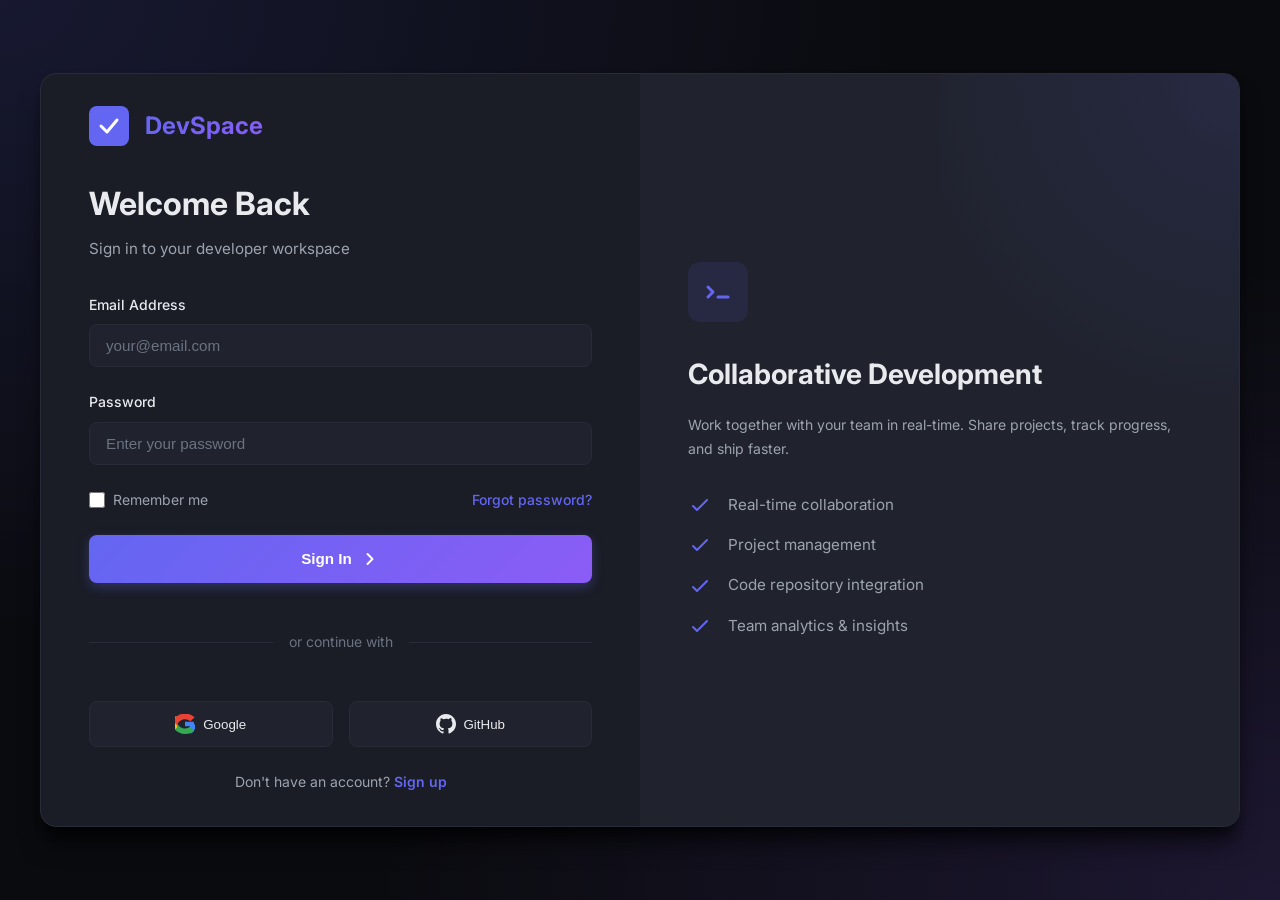
==== index.html @ ddcc6c72 "Add modern dark mode web app with login system and developer workspace dashboard Created a professio" ====
<!DOCTYPE html>
<html lang="en">
<head>
    <meta charset="UTF-8">
    <meta name="viewport" content="width=device-width, initial-scale=1.0">
    <title>DevSpace - Team Workspace</title>
    <link rel="stylesheet" href="css/styles.css">
    <link rel="preconnect" href="https://fonts.googleapis.com">
    <link rel="preconnect" href="https://fonts.gstatic.com" crossorigin>
    <link href="https://fonts.googleapis.com/css2?family=Inter:wght@300;400;500;600;700&display=swap" rel="stylesheet">
</head>
<body class="login-page">
    <div class="login-container">
        <div class="login-left">
            <div class="brand">
                <div class="brand-icon">
                    <svg width="40" height="40" viewBox="0 0 40 40" fill="none" xmlns="http://www.w3.org/2000/svg">
                        <rect width="40" height="40" rx="8" fill="url(#gradient)"/>
                        <path d="M12 20L18 26L28 14" stroke="white" stroke-width="3" stroke-linecap="round" stroke-linejoin="round"/>
                        <defs>
                            <linearGradient id="gradient" x1="0" y1="0" x2="40" y2="40">
                                <stop offset="0%" stop-color="#6366f1"/>
                                <stop offset="100%" stop-color="#8b5cf6"/>
                            </linearGradient>
                        </defs>
                    </svg>
                </div>
                <h1>DevSpace</h1>
            </div>
            <h2>Welcome Back</h2>
            <p class="subtitle">Sign in to your developer workspace</p>

            <form id="loginForm" class="login-form">
                <div class="form-group">
                    <label for="email">Email Address</label>
                    <input type="email" id="email" name="email" placeholder="your@email.com" required>
                </div>

                <div class="form-group">
                    <label for="password">Password</label>
                    <input type="password" id="password" name="password" placeholder="Enter your password" required>
                </div>

                <div class="form-options">
                    <label class="checkbox">
                        <input type="checkbox" id="remember">
                        <span>Remember me</span>
                    </label>
                    <a href="#" class="forgot-link">Forgot password?</a>
                </div>

                <button type="submit" class="btn-primary">
                    <span>Sign In</span>
                    <svg width="20" height="20" viewBox="0 0 20 20" fill="none" xmlns="http://www.w3.org/2000/svg">
                        <path d="M7.5 15L12.5 10L7.5 5" stroke="currentColor" stroke-width="2" stroke-linecap="round" stroke-linejoin="round"/>
                    </svg>
                </button>

                <div class="divider">
                    <span>or continue with</span>
                </div>

                <div class="social-login">
                    <button type="button" class="btn-social">
                        <svg width="20" height="20" viewBox="0 0 20 20" fill="none">
                            <path d="M19 10.2c0-1-.1-1.7-.2-2.4H10v4.5h5.1c-.2 1.2-1 2.8-2.8 3.9v3.1h4.5c2.6-2.4 4.2-6 4.2-9.1z" fill="#4285F4"/>
                            <path d="M10 20c3.8 0 7-1.3 9.3-3.4l-4.5-3.5c-1.3.9-2.9 1.4-4.8 1.4-3.7 0-6.8-2.5-7.9-5.8H-2.5v3.6C-.2 16.9 4.5 20 10 20z" fill="#34A853"/>
                            <path d="M2.1 11.7c-.6-1.8-.6-3.7 0-5.5V2.6H-2.5c-2.3 4.6-2.3 10 0 14.6l4.6-3.5z" fill="#FBBC04"/>
                            <path d="M10 5.2c2.1 0 4 .7 5.5 2.1l4.1-4.1C17 1.1 13.8-.4 10-.4c-5.5 0-10.2 3.1-12.5 7.7L2.1 11c1.1-3.3 4.2-5.8 7.9-5.8z" fill="#EA4335"/>
                        </svg>
                        Google
                    </button>
                    <button type="button" class="btn-social">
                        <svg width="20" height="20" viewBox="0 0 20 20" fill="currentColor">
                            <path fill-rule="evenodd" d="M10 0C4.477 0 0 4.477 0 10c0 4.42 2.865 8.17 6.839 9.49.5.092.682-.217.682-.482 0-.237-.008-.866-.013-1.7-2.782.603-3.369-1.34-3.369-1.34-.454-1.156-1.11-1.463-1.11-1.463-.908-.62.069-.608.069-.608 1.003.07 1.531 1.03 1.531 1.03.892 1.529 2.341 1.087 2.91.831.092-.646.35-1.086.636-1.336-2.22-.253-4.555-1.11-4.555-4.943 0-1.091.39-1.984 1.029-2.683-.103-.253-.446-1.27.098-2.647 0 0 .84-.269 2.75 1.025A9.578 9.578 0 0110 4.836c.85.004 1.705.114 2.504.336 1.909-1.294 2.747-1.025 2.747-1.025.546 1.377.203 2.394.1 2.647.64.699 1.028 1.592 1.028 2.683 0 3.842-2.339 4.687-4.566 4.935.359.309.678.919.678 1.852 0 1.336-.012 2.415-.012 2.743 0 .267.18.578.688.48C17.137 18.165 20 14.418 20 10c0-5.523-4.477-10-10-10z"/>
                        </svg>
                        GitHub
                    </button>
                </div>
            </form>

            <p class="signup-text">Don't have an account? <a href="#">Sign up</a></p>
        </div>

        <div class="login-right">
            <div class="feature-showcase">
                <div class="showcase-icon">
                    <svg width="60" height="60" viewBox="0 0 60 60" fill="none" xmlns="http://www.w3.org/2000/svg">
                        <rect width="60" height="60" rx="12" fill="rgba(99, 102, 241, 0.1)"/>
                        <path d="M20 25L25 30L20 35M30 35H40" stroke="#6366f1" stroke-width="3" stroke-linecap="round" stroke-linejoin="round"/>
                    </svg>
                </div>
                <h3>Collaborative Development</h3>
                <p>Work together with your team in real-time. Share projects, track progress, and ship faster.</p>

                <div class="features-list">
                    <div class="feature-item">
                        <svg width="24" height="24" viewBox="0 0 24 24" fill="none">
                            <path d="M5 13L9 17L19 7" stroke="#6366f1" stroke-width="2" stroke-linecap="round" stroke-linejoin="round"/>
                        </svg>
                        <span>Real-time collaboration</span>
                    </div>
                    <div class="feature-item">
                        <svg width="24" height="24" viewBox="0 0 24 24" fill="none">
                            <path d="M5 13L9 17L19 7" stroke="#6366f1" stroke-width="2" stroke-linecap="round" stroke-linejoin="round"/>
                        </svg>
                        <span>Project management</span>
                    </div>
                    <div class="feature-item">
                        <svg width="24" height="24" viewBox="0 0 24 24" fill="none">
                            <path d="M5 13L9 17L19 7" stroke="#6366f1" stroke-width="2" stroke-linecap="round" stroke-linejoin="round"/>
                        </svg>
                        <span>Code repository integration</span>
                    </div>
                    <div class="feature-item">
                        <svg width="24" height="24" viewBox="0 0 24 24" fill="none">
                            <path d="M5 13L9 17L19 7" stroke="#6366f1" stroke-width="2" stroke-linecap="round" stroke-linejoin="round"/>
                        </svg>
                        <span>Team analytics & insights</span>
                    </div>
                </div>
            </div>
        </div>
    </div>

    <script src="js/app.js"></script>
</body>
</html>
---- css/styles.css ----
/* ===========================
   CSS Reset & Base Styles
   =========================== */

* {
    margin: 0;
    padding: 0;
    box-sizing: border-box;
}

:root {
    /* Dark Mode Colors */
    --bg-primary: #0a0b0f;
    --bg-secondary: #12141a;
    --bg-tertiary: #1a1d26;
    --bg-hover: #20232e;

    /* Surface Colors */
    --surface-primary: #1a1d26;
    --surface-secondary: #20232e;
    --surface-tertiary: #282c38;

    /* Text Colors */
    --text-primary: #e8eaed;
    --text-secondary: #9ca3af;
    --text-tertiary: #6b7280;

    /* Brand Colors */
    --brand-primary: #6366f1;
    --brand-secondary: #8b5cf6;
    --brand-gradient: linear-gradient(135deg, #6366f1 0%, #8b5cf6 100%);

    /* Accent Colors */
    --accent-purple: #8b5cf6;
    --accent-blue: #3b82f6;
    --accent-green: #10b981;
    --accent-orange: #f59e0b;
    --accent-red: #ef4444;

    /* Border & Shadow */
    --border-color: #282c38;
    --border-light: #323844;
    --shadow-sm: 0 1px 2px 0 rgba(0, 0, 0, 0.3);
    --shadow-md: 0 4px 6px -1px rgba(0, 0, 0, 0.4), 0 2px 4px -1px rgba(0, 0, 0, 0.3);
    --shadow-lg: 0 10px 15px -3px rgba(0, 0, 0, 0.5), 0 4px 6px -2px rgba(0, 0, 0, 0.4);
    --shadow-xl: 0 20px 25px -5px rgba(0, 0, 0, 0.6), 0 10px 10px -5px rgba(0, 0, 0, 0.5);

    /* Spacing */
    --spacing-xs: 0.25rem;
    --spacing-sm: 0.5rem;
    --spacing-md: 1rem;
    --spacing-lg: 1.5rem;
    --spacing-xl: 2rem;

    /* Border Radius */
    --radius-sm: 0.375rem;
    --radius-md: 0.5rem;
    --radius-lg: 0.75rem;
    --radius-xl: 1rem;

    /* Transitions */
    --transition-fast: 150ms ease-in-out;
    --transition-base: 200ms ease-in-out;
    --transition-slow: 300ms ease-in-out;
}

body {
    font-family: 'Inter', -apple-system, BlinkMacSystemFont, 'Segoe UI', Roboto, Oxygen, Ubuntu, Cantarell, sans-serif;
    background: var(--bg-primary);
    color: var(--text-primary);
    line-height: 1.6;
    font-size: 14px;
    -webkit-font-smoothing: antialiased;
    -moz-osx-font-smoothing: grayscale;
}

a {
    color: var(--brand-primary);
    text-decoration: none;
    transition: color var(--transition-fast);
}

a:hover {
    color: var(--brand-secondary);
}

/* ===========================
   Login Page Styles
   =========================== */

.login-page {
    min-height: 100vh;
    display: flex;
    align-items: center;
    justify-content: center;
    padding: var(--spacing-lg);
    background: var(--bg-primary);
    background-image:
        radial-gradient(at 0% 0%, rgba(99, 102, 241, 0.15) 0px, transparent 50%),
        radial-gradient(at 100% 100%, rgba(139, 92, 246, 0.15) 0px, transparent 50%);
}

.login-container {
    display: grid;
    grid-template-columns: 1fr 1fr;
    max-width: 1200px;
    width: 100%;
    background: var(--surface-primary);
    border-radius: var(--radius-xl);
    overflow: hidden;
    box-shadow: var(--shadow-xl);
    border: 1px solid var(--border-color);
}

.login-left {
    padding: var(--spacing-xl) 3rem;
    display: flex;
    flex-direction: column;
    justify-content: center;
}

.brand {
    display: flex;
    align-items: center;
    gap: var(--spacing-md);
    margin-bottom: var(--spacing-xl);
}

.brand h1 {
    font-size: 1.5rem;
    font-weight: 700;
    background: var(--brand-gradient);
    -webkit-background-clip: text;
    -webkit-text-fill-color: transparent;
    background-clip: text;
}

.brand-icon {
    width: 40px;
    height: 40px;
}

.login-left h2 {
    font-size: 2rem;
    font-weight: 700;
    margin-bottom: var(--spacing-sm);
    color: var(--text-primary);
}

.subtitle {
    color: var(--text-secondary);
    margin-bottom: var(--spacing-xl);
    font-size: 0.95rem;
}

.login-form {
    display: flex;
    flex-direction: column;
    gap: var(--spacing-lg);
}

.form-group {
    display: flex;
    flex-direction: column;
    gap: var(--spacing-sm);
}

.form-group label {
    font-weight: 500;
    font-size: 0.875rem;
    color: var(--text-primary);
}

.form-group input {
    padding: 0.75rem 1rem;
    background: var(--surface-secondary);
    border: 1px solid var(--border-color);
    border-radius: var(--radius-md);
    color: var(--text-primary);
    font-size: 0.95rem;
    transition: all var(--transition-base);
}

.form-group input:focus {
    outline: none;
    border-color: var(--brand-primary);
    box-shadow: 0 0 0 3px rgba(99, 102, 241, 0.1);
}

.form-group input::placeholder {
    color: var(--text-tertiary);
}

.form-options {
    display: flex;
    justify-content: space-between;
    align-items: center;
    font-size: 0.875rem;
}

.checkbox {
    display: flex;
    align-items: center;
    gap: var(--spacing-sm);
    cursor: pointer;
    color: var(--text-secondary);
}

.checkbox input[type="checkbox"] {
    width: 1rem;
    height: 1rem;
    cursor: pointer;
    accent-color: var(--brand-primary);
}

.forgot-link {
    color: var(--brand-primary);
    font-weight: 500;
}

.btn-primary {
    display: flex;
    align-items: center;
    justify-content: center;
    gap: var(--spacing-sm);
    padding: 0.875rem 1.5rem;
    background: var(--brand-gradient);
    color: white;
    border: none;
    border-radius: var(--radius-md);
    font-weight: 600;
    font-size: 0.95rem;
    cursor: pointer;
    transition: all var(--transition-base);
    box-shadow: 0 4px 12px rgba(99, 102, 241, 0.3);
}

.btn-primary:hover {
    transform: translateY(-1px);
    box-shadow: 0 6px 16px rgba(99, 102, 241, 0.4);
}

.btn-primary:active {
    transform: translateY(0);
}

.divider {
    display: flex;
    align-items: center;
    text-align: center;
    margin: var(--spacing-lg) 0;
}

.divider::before,
.divider::after {
    content: '';
    flex: 1;
    border-bottom: 1px solid var(--border-color);
}

.divider span {
    padding: 0 var(--spacing-md);
    color: var(--text-tertiary);
    font-size: 0.875rem;
}

.social-login {
    display: grid;
    grid-template-columns: 1fr 1fr;
    gap: var(--spacing-md);
}

.btn-social {
    display: flex;
    align-items: center;
    justify-content: center;
    gap: var(--spacing-sm);
    padding: 0.75rem 1rem;
    background: var(--surface-secondary);
    border: 1px solid var(--border-color);
    border-radius: var(--radius-md);
    color: var(--text-primary);
    font-weight: 500;
    cursor: pointer;
    transition: all var(--transition-base);
}

.btn-social:hover {
    background: var(--surface-tertiary);
    border-color: var(--border-light);
}

.signup-text {
    text-align: center;
    margin-top: var(--spacing-lg);
    color: var(--text-secondary);
}

.signup-text a {
    font-weight: 600;
    color: var(--brand-primary);
}

.login-right {
    background: var(--surface-secondary);
    padding: var(--spacing-xl) 3rem;
    display: flex;
    align-items: center;
    justify-content: center;
    position: relative;
    overflow: hidden;
}

.login-right::before {
    content: '';
    position: absolute;
    top: -50%;
    right: -50%;
    width: 100%;
    height: 100%;
    background: radial-gradient(circle, rgba(99, 102, 241, 0.1) 0%, transparent 70%);
}

.feature-showcase {
    position: relative;
    z-index: 1;
}

.showcase-icon {
    margin-bottom: var(--spacing-lg);
}

.feature-showcase h3 {
    font-size: 1.75rem;
    font-weight: 700;
    margin-bottom: var(--spacing-md);
    color: var(--text-primary);
}

.feature-showcase p {
    color: var(--text-secondary);
    margin-bottom: var(--spacing-xl);
    line-height: 1.7;
}

.features-list {
    display: flex;
    flex-direction: column;
    gap: var(--spacing-md);
}

.feature-item {
    display: flex;
    align-items: center;
    gap: var(--spacing-md);
    color: var(--text-secondary);
    font-size: 0.95rem;
}

/* ===========================
   Dashboard Page Styles
   =========================== */

.dashboard-page {
    display: flex;
    min-height: 100vh;
}

.sidebar {
    width: 260px;
    background: var(--surface-primary);
    border-right: 1px solid var(--border-color);
    display: flex;
    flex-direction: column;
    position: fixed;
    height: 100vh;
    overflow-y: auto;
}

.sidebar-header {
    padding: var(--spacing-lg);
    border-bottom: 1px solid var(--border-color);
}

.sidebar-header .brand {
    display: flex;
    align-items: center;
    gap: var(--spacing-md);
}

.sidebar-header .brand span {
    font-size: 1.25rem;
    font-weight: 700;
    background: var(--brand-gradient);
    -webkit-background-clip: text;
    -webkit-text-fill-color: transparent;
    background-clip: text;
}

.sidebar-nav {
    flex: 1;
    padding: var(--spacing-lg) var(--spacing-md);
    display: flex;
    flex-direction: column;
    gap: var(--spacing-xs);
}

.nav-item {
    display: flex;
    align-items: center;
    gap: var(--spacing-md);
    padding: 0.75rem var(--spacing-md);
    color: var(--text-secondary);
    border-radius: var(--radius-md);
    font-weight: 500;
    transition: all var(--transition-fast);
}

.nav-item:hover {
    background: var(--surface-secondary);
    color: var(--text-primary);
}

.nav-item.active {
    background: var(--surface-tertiary);
    color: var(--brand-primary);
}

.sidebar-footer {
    padding: var(--spacing-md);
    border-top: 1px solid var(--border-color);
}

.user-profile {
    display: flex;
    align-items: center;
    gap: var(--spacing-md);
    padding: var(--spacing-md);
    background: var(--surface-secondary);
    border-radius: var(--radius-md);
    margin-top: var(--spacing-md);
}

.user-avatar {
    width: 40px;
    height: 40px;
    border-radius: 50%;
}

.user-info {
    flex: 1;
}

.user-name {
    font-weight: 600;
    font-size: 0.875rem;
    color: var(--text-primary);
}

.user-role {
    font-size: 0.75rem;
    color: var(--text-tertiary);
}

.logout-btn {
    background: none;
    border: none;
    color: var(--text-tertiary);
    cursor: pointer;
    padding: var(--spacing-sm);
    border-radius: var(--radius-sm);
    transition: all var(--transition-fast);
}

.logout-btn:hover {
    background: var(--bg-hover);
    color: var(--text-primary);
}

.main-content {
    margin-left: 260px;
    flex: 1;
    background: var(--bg-secondary);
    min-height: 100vh;
    padding: var(--spacing-xl);
}

.dashboard-header {
    display: flex;
    justify-content: space-between;
    align-items: center;
    margin-bottom: var(--spacing-xl);
}

.header-left h1 {
    font-size: 2rem;
    font-weight: 700;
    margin-bottom: var(--spacing-xs);
}

.header-left p {
    color: var(--text-secondary);
}

.header-right {
    display: flex;
    gap: var(--spacing-md);
    align-items: center;
}

.btn-icon {
    width: 40px;
    height: 40px;
    background: var(--surface-primary);
    border: 1px solid var(--border-color);
    border-radius: var(--radius-md);
    display: flex;
    align-items: center;
    justify-content: center;
    color: var(--text-secondary);
    cursor: pointer;
    transition: all var(--transition-fast);
}

.btn-icon:hover {
    background: var(--surface-secondary);
    color: var(--text-primary);
}

.notification-btn {
    position: relative;
}

.notification-badge {
    position: absolute;
    top: -4px;
    right: -4px;
    background: var(--accent-red);
    color: white;
    font-size: 0.625rem;
    font-weight: 700;
    padding: 0.125rem 0.375rem;
    border-radius: 10px;
}

.stats-grid {
    display: grid;
    grid-template-columns: repeat(4, 1fr);
    gap: var(--spacing-lg);
    margin-bottom: var(--spacing-xl);
}

.stat-card {
    background: var(--surface-primary);
    border: 1px solid var(--border-color);
    border-radius: var(--radius-lg);
    padding: var(--spacing-lg);
    display: flex;
    gap: var(--spacing-lg);
    transition: all var(--transition-base);
}

.stat-card:hover {
    border-color: var(--border-light);
    box-shadow: var(--shadow-md);
}

.stat-icon {
    width: 48px;
    height: 48px;
    border-radius: var(--radius-md);
    display: flex;
    align-items: center;
    justify-content: center;
    flex-shrink: 0;
}

.stat-icon.purple {
    background: rgba(139, 92, 246, 0.15);
    color: var(--accent-purple);
}

.stat-icon.blue {
    background: rgba(59, 130, 246, 0.15);
    color: var(--accent-blue);
}

.stat-icon.green {
    background: rgba(16, 185, 129, 0.15);
    color: var(--accent-green);
}

.stat-icon.orange {
    background: rgba(245, 158, 11, 0.15);
    color: var(--accent-orange);
}

.stat-info {
    flex: 1;
}

.stat-value {
    font-size: 1.875rem;
    font-weight: 700;
    color: var(--text-primary);
    margin-bottom: var(--spacing-xs);
}

.stat-label {
    color: var(--text-secondary);
    font-size: 0.875rem;
    margin-bottom: var(--spacing-xs);
}

.stat-change {
    font-size: 0.75rem;
    font-weight: 600;
}

.stat-change.positive {
    color: var(--accent-green);
}

.stat-change.negative {
    color: var(--accent-orange);
}

.content-grid {
    display: grid;
    grid-template-columns: 2fr 1fr;
    gap: var(--spacing-lg);
    margin-bottom: var(--spacing-lg);
}

.card {
    background: var(--surface-primary);
    border: 1px solid var(--border-color);
    border-radius: var(--radius-lg);
    padding: var(--spacing-lg);
}

.card-header {
    display: flex;
    justify-content: space-between;
    align-items: center;
    margin-bottom: var(--spacing-lg);
}

.card-header h3 {
    font-size: 1.125rem;
    font-weight: 700;
}

.link {
    font-size: 0.875rem;
    color: var(--brand-primary);
    font-weight: 500;
}

.link:hover {
    color: var(--brand-secondary);
}

.projects-list {
    display: flex;
    flex-direction: column;
    gap: var(--spacing-lg);
}

.project-item {
    display: flex;
    gap: var(--spacing-lg);
    padding: var(--spacing-lg);
    background: var(--surface-secondary);
    border-radius: var(--radius-md);
    border: 1px solid var(--border-color);
    transition: all var(--transition-base);
}

.project-item:hover {
    border-color: var(--border-light);
    box-shadow: var(--shadow-sm);
}

.project-icon {
    flex-shrink: 0;
}

.project-info {
    flex: 1;
}

.project-info h4 {
    font-weight: 600;
    margin-bottom: var(--spacing-xs);
}

.project-info p {
    font-size: 0.875rem;
    color: var(--text-secondary);
    margin-bottom: var(--spacing-md);
}

.project-meta {
    display: flex;
    gap: var(--spacing-md);
    align-items: center;
}

.project-status {
    padding: 0.25rem 0.75rem;
    border-radius: 1rem;
    font-size: 0.75rem;
    font-weight: 600;
}

.project-status.in-progress {
    background: rgba(59, 130, 246, 0.15);
    color: var(--accent-blue);
}

.project-status.review {
    background: rgba(245, 158, 11, 0.15);
    color: var(--accent-orange);
}

.project-status.planning {
    background: rgba(139, 92, 246, 0.15);
    color: var(--accent-purple);
}

.project-team {
    display: flex;
    align-items: center;
}

.project-team img {
    width: 24px;
    height: 24px;
    border-radius: 50%;
    border: 2px solid var(--surface-secondary);
    margin-left: -8px;
}

.project-team img:first-child {
    margin-left: 0;
}

.team-count {
    margin-left: var(--spacing-xs);
    font-size: 0.75rem;
    color: var(--text-tertiary);
}

.project-progress {
    display: flex;
    flex-direction: column;
    gap: var(--spacing-sm);
    min-width: 80px;
}

.progress-bar {
    height: 6px;
    background: var(--surface-tertiary);
    border-radius: 3px;
    overflow: hidden;
}

.progress-fill {
    height: 100%;
    background: var(--brand-gradient);
    border-radius: 3px;
    transition: width var(--transition-slow);
}

.progress-text {
    font-size: 0.875rem;
    font-weight: 600;
    color: var(--text-secondary);
    text-align: right;
}

.activity-list {
    display: flex;
    flex-direction: column;
    gap: var(--spacing-md);
}

.activity-item {
    display: flex;
    gap: var(--spacing-md);
    padding: var(--spacing-md);
    background: var(--surface-secondary);
    border-radius: var(--radius-md);
    align-items: center;
}

.activity-avatar {
    width: 32px;
    height: 32px;
    border-radius: 50%;
    flex-shrink: 0;
}

.activity-info {
    flex: 1;
}

.activity-info p {
    font-size: 0.875rem;
    color: var(--text-primary);
    margin-bottom: var(--spacing-xs);
}

.activity-info strong {
    font-weight: 600;
}

.activity-info .code {
    font-family: 'SF Mono', Monaco, 'Cascadia Code', monospace;
    font-size: 0.8125rem;
    background: var(--surface-tertiary);
    padding: 0.125rem 0.375rem;
    border-radius: var(--radius-sm);
    color: var(--brand-primary);
}

.activity-time {
    font-size: 0.75rem;
    color: var(--text-tertiary);
}

.activity-icon {
    width: 32px;
    height: 32px;
    border-radius: 50%;
    display: flex;
    align-items: center;
    justify-content: center;
    flex-shrink: 0;
}

.activity-icon.commit {
    background: rgba(99, 102, 241, 0.15);
    color: var(--brand-primary);
}

.activity-icon.pr {
    background: rgba(16, 185, 129, 0.15);
    color: var(--accent-green);
}

.activity-icon.task {
    background: rgba(59, 130, 246, 0.15);
    color: var(--accent-blue);
}

.activity-icon.comment {
    background: rgba(245, 158, 11, 0.15);
    color: var(--accent-orange);
}

.activity-icon.deploy {
    background: rgba(139, 92, 246, 0.15);
    color: var(--accent-purple);
}

.team-list {
    display: flex;
    flex-direction: column;
    gap: var(--spacing-md);
}

.team-member {
    display: flex;
    align-items: center;
    gap: var(--spacing-md);
    padding: var(--spacing-md);
    background: var(--surface-secondary);
    border-radius: var(--radius-md);
    position: relative;
}

.member-avatar {
    width: 40px;
    height: 40px;
    border-radius: 50%;
}

.member-info {
    flex: 1;
}

.member-info h4 {
    font-size: 0.875rem;
    font-weight: 600;
    margin-bottom: 0.125rem;
}

.member-info p {
    font-size: 0.75rem;
    color: var(--text-tertiary);
}

.member-status {
    width: 8px;
    height: 8px;
    border-radius: 50%;
    position: absolute;
    top: var(--spacing-md);
    right: var(--spacing-md);
}

.member-status.online {
    background: var(--accent-green);
    box-shadow: 0 0 0 2px var(--surface-secondary), 0 0 6px rgba(16, 185, 129, 0.4);
}

.member-status.away {
    background: var(--accent-orange);
    box-shadow: 0 0 0 2px var(--surface-secondary);
}

.member-status.offline {
    background: var(--text-tertiary);
    box-shadow: 0 0 0 2px var(--surface-secondary);
}

.repo-list {
    display: flex;
    flex-direction: column;
    gap: var(--spacing-md);
}

.repo-item {
    display: flex;
    gap: var(--spacing-md);
    padding: var(--spacing-md);
    background: var(--surface-secondary);
    border-radius: var(--radius-md);
}

.repo-icon {
    color: var(--text-tertiary);
    flex-shrink: 0;
}

.repo-info h4 {
    font-size: 0.875rem;
    font-weight: 600;
    margin-bottom: var(--spacing-xs);
}

.repo-info p {
    font-size: 0.75rem;
    color: var(--text-secondary);
    margin-bottom: var(--spacing-sm);
}

.repo-meta {
    display: flex;
    gap: var(--spacing-md);
    align-items: center;
    font-size: 0.75rem;
}

.repo-lang {
    display: flex;
    align-items: center;
    gap: var(--spacing-xs);
    color: var(--text-tertiary);
}

.lang-dot {
    width: 8px;
    height: 8px;
    border-radius: 50%;
}

.lang-dot.typescript {
    background: #3178c6;
}

.lang-dot.javascript {
    background: #f7df1e;
}

.lang-dot.python {
    background: #3776ab;
}

.repo-stars {
    display: flex;
    align-items: center;
    gap: var(--spacing-xs);
    color: var(--text-tertiary);
}

/* ===========================
   Responsive Design
   =========================== */

@media (max-width: 1024px) {
    .login-container {
        grid-template-columns: 1fr;
    }

    .login-right {
        display: none;
    }

    .stats-grid {
        grid-template-columns: repeat(2, 1fr);
    }

    .content-grid {
        grid-template-columns: 1fr;
    }
}

@media (max-width: 768px) {
    .sidebar {
        width: 200px;
    }

    .main-content {
        margin-left: 200px;
    }

    .dashboard-header {
        flex-direction: column;
        align-items: flex-start;
        gap: var(--spacing-lg);
    }

    .stats-grid {
        grid-template-columns: 1fr;
    }
}

@media (max-width: 640px) {
    .login-left {
        padding: var(--spacing-xl) var(--spacing-lg);
    }

    .social-login {
        grid-template-columns: 1fr;
    }
}

/* ===========================
   Animations
   =========================== */

@keyframes fadeIn {
    from {
        opacity: 0;
        transform: translateY(10px);
    }
    to {
        opacity: 1;
        transform: translateY(0);
    }
}

.stat-card,
.card,
.project-item,
.activity-item,
.team-member,
.repo-item {
    animation: fadeIn var(--transition-slow) ease-out;
}

/* ===========================
   Scrollbar Styling
   =========================== */

::-webkit-scrollbar {
    width: 8px;
    height: 8px;
}

::-webkit-scrollbar-track {
    background: var(--bg-secondary);
}

::-webkit-scrollbar-thumb {
    background: var(--border-color);
    border-radius: 4px;
}

::-webkit-scrollbar-thumb:hover {
    background: var(--border-light);
}
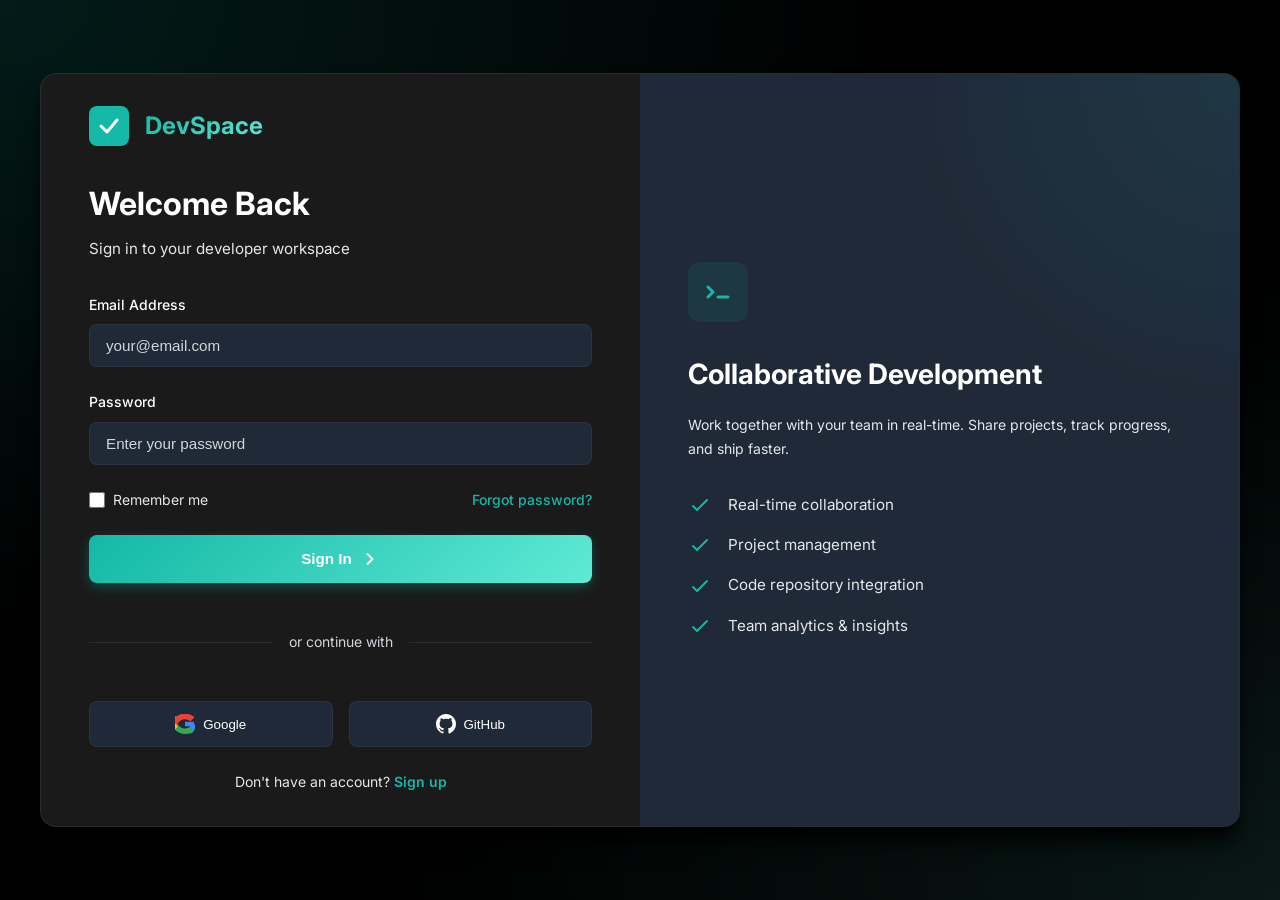
==== commit b063fe88: "Update theme to teal/green color scheme Replaced purple/blue gradient theme with modern teal color p" ====
--- a/index.html
+++ b/index.html
@@ -19,8 +19,8 @@
                         <path d="M12 20L18 26L28 14" stroke="white" stroke-width="3" stroke-linecap="round" stroke-linejoin="round"/>
                         <defs>
                             <linearGradient id="gradient" x1="0" y1="0" x2="40" y2="40">
-                                <stop offset="0%" stop-color="#6366f1"/>
-                                <stop offset="100%" stop-color="#8b5cf6"/>
+                                <stop offset="0%" stop-color="#14B8A6"/>
+                                <stop offset="100%" stop-color="#5eead4"/>
                             </linearGradient>
                         </defs>
                     </svg>
@@ -86,8 +86,8 @@
             <div class="feature-showcase">
                 <div class="showcase-icon">
                     <svg width="60" height="60" viewBox="0 0 60 60" fill="none" xmlns="http://www.w3.org/2000/svg">
-                        <rect width="60" height="60" rx="12" fill="rgba(99, 102, 241, 0.1)"/>
-                        <path d="M20 25L25 30L20 35M30 35H40" stroke="#6366f1" stroke-width="3" stroke-linecap="round" stroke-linejoin="round"/>
+                        <rect width="60" height="60" rx="12" fill="rgba(20, 184, 166, 0.1)"/>
+                        <path d="M20 25L25 30L20 35M30 35H40" stroke="#14B8A6" stroke-width="3" stroke-linecap="round" stroke-linejoin="round"/>
                     </svg>
                 </div>
                 <h3>Collaborative Development</h3>
@@ -96,25 +96,25 @@
                 <div class="features-list">
                     <div class="feature-item">
                         <svg width="24" height="24" viewBox="0 0 24 24" fill="none">
-                            <path d="M5 13L9 17L19 7" stroke="#6366f1" stroke-width="2" stroke-linecap="round" stroke-linejoin="round"/>
+                            <path d="M5 13L9 17L19 7" stroke="#14B8A6" stroke-width="2" stroke-linecap="round" stroke-linejoin="round"/>
                         </svg>
                         <span>Real-time collaboration</span>
                     </div>
                     <div class="feature-item">
                         <svg width="24" height="24" viewBox="0 0 24 24" fill="none">
-                            <path d="M5 13L9 17L19 7" stroke="#6366f1" stroke-width="2" stroke-linecap="round" stroke-linejoin="round"/>
+                            <path d="M5 13L9 17L19 7" stroke="#14B8A6" stroke-width="2" stroke-linecap="round" stroke-linejoin="round"/>
                         </svg>
                         <span>Project management</span>
                     </div>
                     <div class="feature-item">
                         <svg width="24" height="24" viewBox="0 0 24 24" fill="none">
-                            <path d="M5 13L9 17L19 7" stroke="#6366f1" stroke-width="2" stroke-linecap="round" stroke-linejoin="round"/>
+                            <path d="M5 13L9 17L19 7" stroke="#14B8A6" stroke-width="2" stroke-linecap="round" stroke-linejoin="round"/>
                         </svg>
                         <span>Code repository integration</span>
                     </div>
                     <div class="feature-item">
                         <svg width="24" height="24" viewBox="0 0 24 24" fill="none">
-                            <path d="M5 13L9 17L19 7" stroke="#6366f1" stroke-width="2" stroke-linecap="round" stroke-linejoin="round"/>
+                            <path d="M5 13L9 17L19 7" stroke="#14B8A6" stroke-width="2" stroke-linecap="round" stroke-linejoin="round"/>
                         </svg>
                         <span>Team analytics & insights</span>
                     </div>
--- a/css/styles.css
+++ b/css/styles.css
@@ -10,40 +10,46 @@
 
 :root {
     /* Dark Mode Colors */
-    --bg-primary: #0a0b0f;
-    --bg-secondary: #12141a;
-    --bg-tertiary: #1a1d26;
-    --bg-hover: #20232e;
+    --bg-primary: #000000;
+    --bg-secondary: #0a0a0a;
+    --bg-tertiary: #1a1a1a;
+    --bg-hover: #1f2937;
 
     /* Surface Colors */
-    --surface-primary: #1a1d26;
-    --surface-secondary: #20232e;
-    --surface-tertiary: #282c38;
+    --surface-primary: #1a1a1a;
+    --surface-secondary: #1f2937;
+    --surface-tertiary: #374151;
 
     /* Text Colors */
-    --text-primary: #e8eaed;
-    --text-secondary: #9ca3af;
-    --text-tertiary: #6b7280;
-
-    /* Brand Colors */
-    --brand-primary: #6366f1;
-    --brand-secondary: #8b5cf6;
-    --brand-gradient: linear-gradient(135deg, #6366f1 0%, #8b5cf6 100%);
+    --text-primary: #ffffff;
+    --text-secondary: #e5e7eb;
+    --text-tertiary: #d1d5db;
+    --text-muted: #9ca3af;
+    --text-dark: #6b7280;
+
+    /* Brand Colors - Teal/Green Theme */
+    --brand-primary: #14B8A6;
+    --brand-secondary: #5eead4;
+    --brand-gradient: linear-gradient(135deg, #14B8A6 0%, #5eead4 100%);
+    --brand-glow: rgba(20, 184, 166, 0.3);
 
     /* Accent Colors */
-    --accent-purple: #8b5cf6;
+    --accent-teal: #14B8A6;
+    --accent-teal-light: #5eead4;
     --accent-blue: #3b82f6;
     --accent-green: #10b981;
     --accent-orange: #f59e0b;
     --accent-red: #ef4444;
 
     /* Border & Shadow */
-    --border-color: #282c38;
-    --border-light: #323844;
-    --shadow-sm: 0 1px 2px 0 rgba(0, 0, 0, 0.3);
-    --shadow-md: 0 4px 6px -1px rgba(0, 0, 0, 0.4), 0 2px 4px -1px rgba(0, 0, 0, 0.3);
-    --shadow-lg: 0 10px 15px -3px rgba(0, 0, 0, 0.5), 0 4px 6px -2px rgba(0, 0, 0, 0.4);
-    --shadow-xl: 0 20px 25px -5px rgba(0, 0, 0, 0.6), 0 10px 10px -5px rgba(0, 0, 0, 0.5);
+    --border-color: rgba(55, 65, 81, 0.5);
+    --border-light: rgba(55, 65, 81, 0.7);
+    --border-teal: rgba(20, 184, 166, 0.2);
+    --shadow-sm: 0 1px 2px 0 rgba(0, 0, 0, 0.5);
+    --shadow-md: 0 4px 6px -1px rgba(0, 0, 0, 0.6), 0 2px 4px -1px rgba(0, 0, 0, 0.5);
+    --shadow-lg: 0 10px 15px -3px rgba(0, 0, 0, 0.7), 0 4px 6px -2px rgba(0, 0, 0, 0.6);
+    --shadow-xl: 0 20px 25px -5px rgba(0, 0, 0, 0.8), 0 10px 10px -5px rgba(0, 0, 0, 0.7);
+    --shadow-teal: 0 0 20px rgba(20, 184, 166, 0.3);
 
     /* Spacing */
     --spacing-xs: 0.25rem;
@@ -96,8 +102,8 @@
     padding: var(--spacing-lg);
     background: var(--bg-primary);
     background-image:
-        radial-gradient(at 0% 0%, rgba(99, 102, 241, 0.15) 0px, transparent 50%),
-        radial-gradient(at 100% 100%, rgba(139, 92, 246, 0.15) 0px, transparent 50%);
+        radial-gradient(at 0% 0%, rgba(20, 184, 166, 0.15) 0px, transparent 50%),
+        radial-gradient(at 100% 100%, rgba(94, 234, 212, 0.1) 0px, transparent 50%);
 }
 
 .login-container {
@@ -232,12 +238,12 @@
     font-size: 0.95rem;
     cursor: pointer;
     transition: all var(--transition-base);
-    box-shadow: 0 4px 12px rgba(99, 102, 241, 0.3);
+    box-shadow: 0 4px 12px var(--brand-glow);
 }
 
 .btn-primary:hover {
     transform: translateY(-1px);
-    box-shadow: 0 6px 16px rgba(99, 102, 241, 0.4);
+    box-shadow: 0 6px 20px var(--brand-glow), 0 0 30px rgba(20, 184, 166, 0.2);
 }
 
 .btn-primary:active {
@@ -318,7 +324,7 @@
     right: -50%;
     width: 100%;
     height: 100%;
-    background: radial-gradient(circle, rgba(99, 102, 241, 0.1) 0%, transparent 70%);
+    background: radial-gradient(circle, rgba(20, 184, 166, 0.1) 0%, transparent 70%);
 }
 
 .feature-showcase {
@@ -576,8 +582,8 @@
 }
 
 .stat-icon.purple {
-    background: rgba(139, 92, 246, 0.15);
-    color: var(--accent-purple);
+    background: rgba(20, 184, 166, 0.15);
+    color: var(--accent-teal);
 }
 
 .stat-icon.blue {
@@ -725,8 +731,8 @@
 }
 
 .project-status.planning {
-    background: rgba(139, 92, 246, 0.15);
-    color: var(--accent-purple);
+    background: rgba(20, 184, 166, 0.15);
+    color: var(--accent-teal);
 }
 
 .project-team {
@@ -841,7 +847,7 @@
 }
 
 .activity-icon.commit {
-    background: rgba(99, 102, 241, 0.15);
+    background: rgba(20, 184, 166, 0.15);
     color: var(--brand-primary);
 }
 
@@ -861,8 +867,8 @@
 }
 
 .activity-icon.deploy {
-    background: rgba(139, 92, 246, 0.15);
-    color: var(--accent-purple);
+    background: rgba(94, 234, 212, 0.15);
+    color: var(--accent-teal-light);
 }
 
 .team-list {
